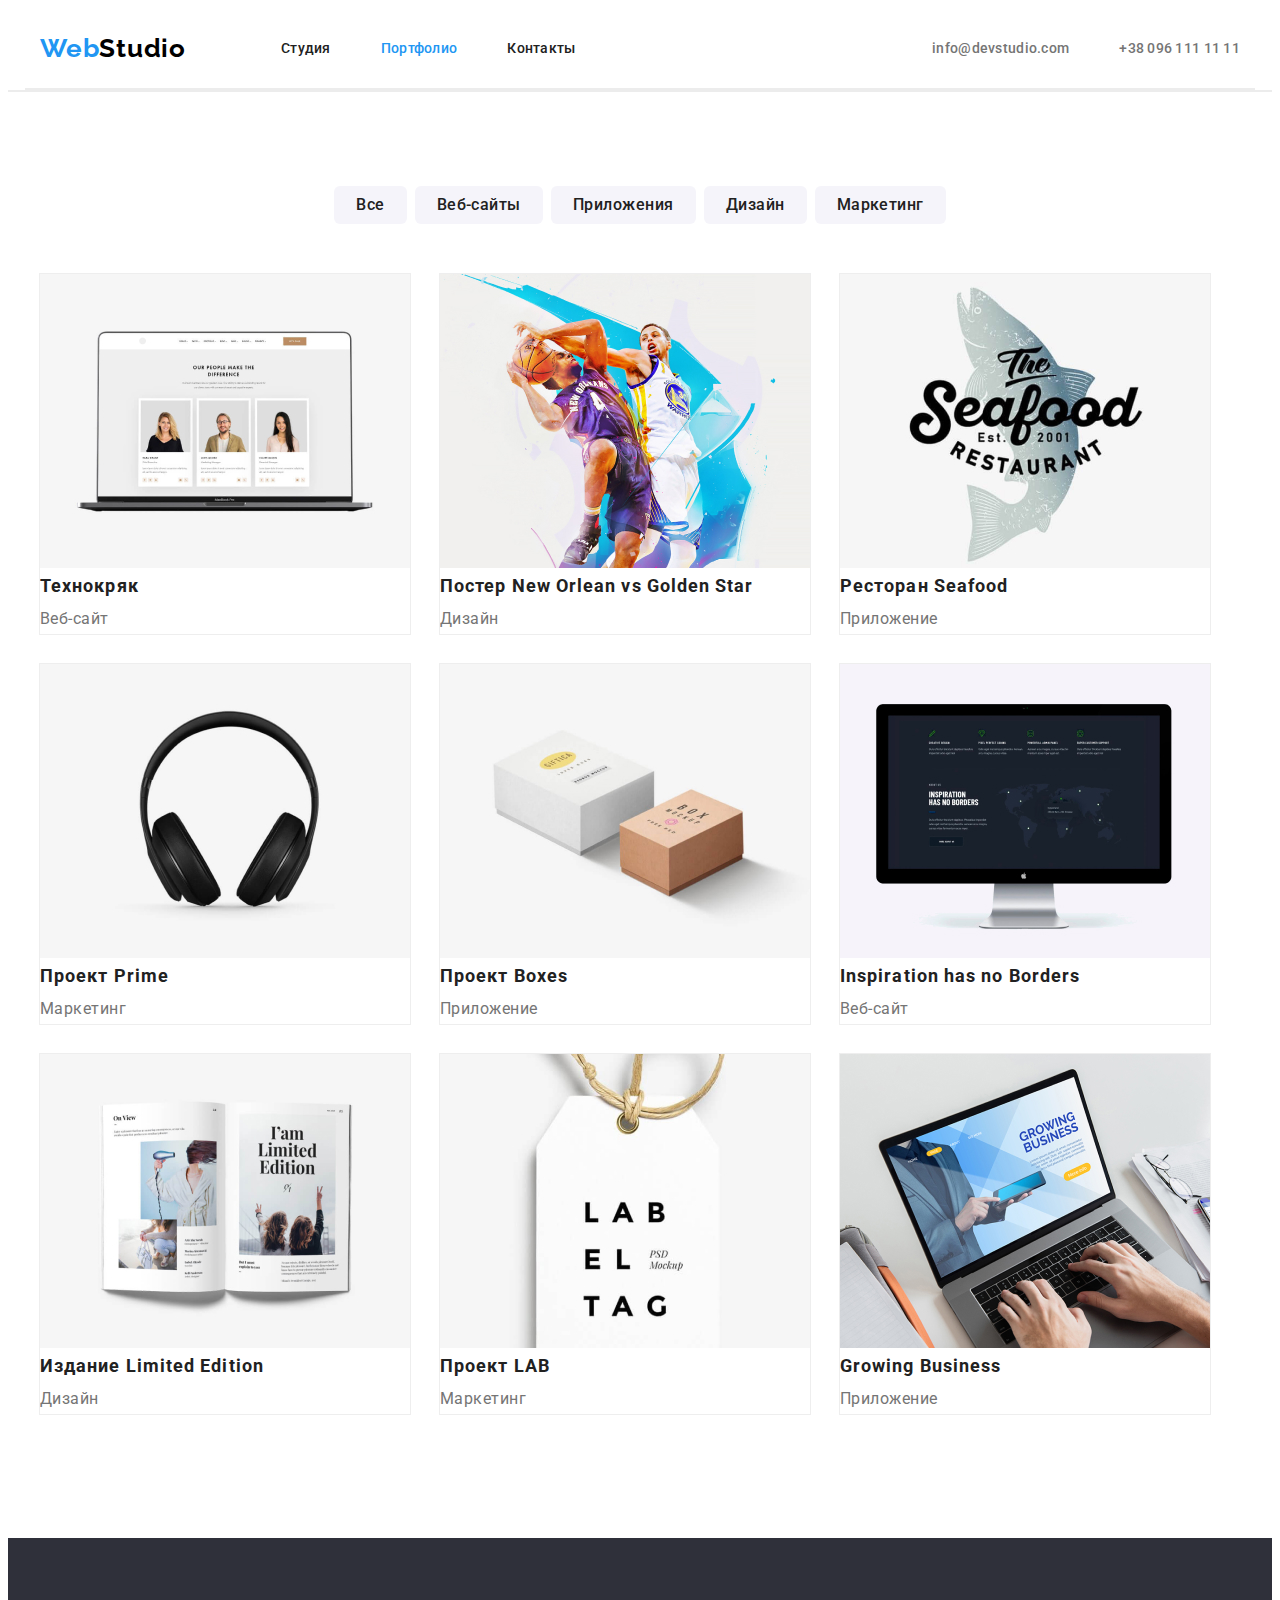
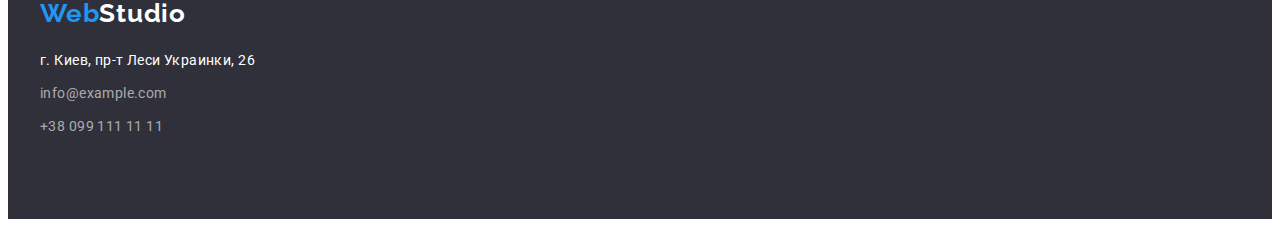
==== portfolio.html @ 76eaf266 "Иправляет ошибки после проверки" ====
<!DOCTYPE html>
<html lang="ru">
<head>
    <meta charset="UTF-8">
    <meta name="viewport" content="width=device-width, initial-scale=1.0">
    <link rel="stylesheet" href="https://cdnjs.cloudflare.com/ajax/libs/modern-normalize/1.0.0/modern-normalize.min.css" integrity="sha512-ISS7cAi1PEhQ8jnbJpJZMd29NlhNj4AWYyLOSp2CE/CsHxTCu+r+t0D2yoJudVrd0/8fTVPUVDzY5Tvli75u/g==" crossorigin="anonymous" />
    <link rel="stylesheet" href="./css/styles.css">
    <link rel="preconnect" href="https://fonts.gstatic.com">
    <link href="https://fonts.googleapis.com/css2?family=Raleway:wght@700&family=Roboto:ital,wght@0,400;0,500;0,700;1,900&display=swap" rel="stylesheet">
    <title lang="en">Portfolio</title>
</head>
<body>
    <!-- Шапка сайта -->
        <header class="header">
           <div class="header container">
            <nav class="navigation"> 
                <a href="./index.html" aria-label="логотип сайта" class="logo-link"><span lang="en" class="logo-text">Web</span><span lang="en" class="">Studio</span></a>
                <ul class="nav-list">
                    <li class="nav-list-item"><a href="./index.html" class="nav-link"><span>Студия</span></a></li>
                    <li class="nav-list-item"><a href="./portfolio.html" class="nav-link"><span class="current">Портфолио</span></a></li>
                    <li class="nav-list-item"><a href="" class="nav-link"><span>Контакты</span></a></li>
                 </ul>                            
        </nav>
        <ul class="nav-list adress">  
            <li class="nav-list-item"><a href="mailto:info@devstudio.com" lang="en" class="nav-tel"><span>info@devstudio.com</span></a></li>
            <li class="nav-list-item"><a href="tel:+380961111111" class="nav-tel"><span>+38 096 111 11 11</span></a></li>
        </ul>
           </div>
        </header>  
    <!-- Главная секция -->
   <main>
    <section class="portfolio container">
        <ul class="buttons-list">
            <li class="buttons-list-item"><button type="button" class="list-button">Все</button></li>
            <li class="buttons-list-item"><button type="button" class="list-button">Веб-сайты</button></li>
            <li class="buttons-list-item"><button type="button" class="list-button">Приложения</button></li>
            <li class="buttons-list-item"><button type="button" class="list-button">Дизайн</button></li>
            <li class="buttons-list-item"><button type="button" class="list-button">Маркетинг</button></li>
        </ul>
        <ul class="portfolio-cardlist">
            <li class="portfolio-card">
                <a href=""><img src="./images/portfoliocards/portfoliocard1.jpg" alt="Пример работы" width="370"> 
                    <h3 class="portfolio-card-title">
                        Технокряк
                    </h3>
                    <p class="portfolio-card-category">Веб-сайт</p>
                </a>
        </li>
            <li class="portfolio-card">
                <a href=""><img src="./images/portfoliocards/portfoliocard2.jpg" alt="Пример работы" width="370"> 
                    <h3 class="portfolio-card-title">
                        Постер <span lang="en">New Orlean vs Golden Star</span> 
                    </h3>
                    <p class="portfolio-card-category">Дизайн</p>
                </a>
        </li>
            <li class="portfolio-card">
               <a href="">
                <img src="./images/portfoliocards/portfoliocard3.jpg" alt="Пример работы" width="370"> 
                <h3 class="portfolio-card-title">
                    Ресторан <span lang="en">Seafood</span>
                </h3>
                <p class="portfolio-card-category">Приложение</p>
               </a>
        </li>
            <li class="portfolio-card">
               <a href="">
                <img src="./images/portfoliocards/portfoliocard4.jpg" alt="Пример работы" width="370"> 
                <h3 class="portfolio-card-title">
                    Проект <span lang="en">Prime</span>
                </h3>
                <p class="portfolio-card-category">Маркетинг</p>
               </a>
        </li>
            <li class="portfolio-card">
               <a href="">
                <img src="./images/portfoliocards/portfoliocard5.jpg" alt="Пример работы" width="370"> 
                <h3 class="portfolio-card-title">
                    Проект <span lang="en">Boxes</span>
                </h3>
                <p class="portfolio-card-category">Приложение</p>
               </a>
        </li>
            <li class="portfolio-card">
               <a href="">
                <img src="./images/portfoliocards/portfoliocard6.jpg" alt="Пример работы" width="370"> 
                <h3 class="portfolio-card-title">
                    <span lang="en">Inspiration has no Borders</span>
                </h3>
                <p class="portfolio-card-category">Веб-сайт</p>
               </a>
        </li>
            <li class="portfolio-card">
                <a href="">
                    <img src="./images/portfoliocards/portfoliocard7.jpg" alt="Пример работы" width="370"> 
            <h3 class="portfolio-card-title">
                Издание <span lang="en">Limited Edition</span>
            </h3>
            <p class="portfolio-card-category">Дизайн</p>
                </a>
        </li>
            <li class="portfolio-card">
                <a href="">
                    <img src="./images/portfoliocards/portfoliocard8.jpg" alt="Пример работы" width="370"> 
            <h3 class="portfolio-card-title">
                Проект <span lang="en">LAB</span>
            </h3>
            <p class="portfolio-card-category">Маркетинг</p>
                </a>
        </li>
            <li class="portfolio-card">
               <a href="">
                <img src="./images/portfoliocards/portfoliocard9.jpg" alt="Пример работы" width="370"> 
                <h3 class="portfolio-card-title">
                    <span lang="en">Growing Business</span>
                </h3>
                <p class="portfolio-card-category">Приложение</p>
               </a>
        </li>
        </ul>
    </section>
   </main>
    <footer class="footer">
<div class="footer container">
    <a href="/" aria-label="логотип сайта" class="logo-link"><span lang="en" class="logo-text">Web</span><span lang="en" class="text-dark-theme">Studio</span></a>
         <address>
<ul class="contacts-list">
    <li class="contacts-list-item"><a class="adress-link" href="https://goo.gl/maps/L1ehJg4MQSeb4s4E7" target="_blank" rel="noreferrer noopener">г. Киев, пр-т Леси Украинки, 26</a></li>
    <li class="contacts-list-item"><a class="mail-link" href="mailto:info@example.com">info@example.com</a></li>
    <li class="contacts-list-item"><a class="tel-link" href="tel:+380991111111">+38 099 111 11 11</a></li>
</ul>
</address>
</div>
    </footer>
</body>
</html>
---- css/styles.css ----
/*============================PROPETIES FOR ALL PAGES================*/

:root {
    --accent-color: #2196F3;
}
body{
    text-decoration-color: black;
}
h1,
h2,
h3,
h4,
h5,
h6{
    margin: 0;
}
p{margin: 0;}
a{text-decoration: none; color: black;}
ul,
ol{margin: 0;
    padding: 0;
    list-style: none;}
img{display: block;}

/*================================HEADER SECTION==================*/
.adress{margin-left: auto;}
.logo-link{
font-family: Raleway;
font-weight: bold;
font-size: 26px;
line-height: 1.192;
letter-spacing: 0.03em;
margin-right: 95px;
}
.container{
    width: 1200px;
    margin: 0 auto;
    padding-right: 15px;
    padding-left: 15px;
}

.header,
.navigation,
.nav-list
{display: flex;
align-items: center;}
.nav-list-item:not(:last-child){margin-right: 50px}
.header{min-height: 80px;
border-bottom: 2px solid #ECECEC;}


.current,
.logo-text,
.nav-link:focus, 
.nav-link:hover,
.nav-tel:focus,
.nav-tel:hover
{
    color: var(--accent-color);
}

.nav-link {
font-family: Roboto;
font-weight: 500;
font-size: 14px;
line-height: 1.143;
letter-spacing: 0.02em;
color: #212121;
}

.nav-tel{
font-family: Roboto;
font-weight: 500;
font-size: 14px;
line-height: 1.143x;
letter-spacing: 0.02em;
color: #757575;
}
/*================================HEADER SECTION END==================*/


/*=============MAIN SECTION========*/
.hero{
    background-color: #2F303A;
    display: flex;
    flex-direction: column;
    padding-top: 200px;
    padding-bottom: 200px;
    align-content: center;
    align-items: center;
    max-height: 600px; 
    min-width: 1600px;
}

.hero-title {
font-family: Roboto;
font-weight: 900;
font-size: 44px;
line-height: 1.364;
text-align: center;
letter-spacing: 0.06em;
text-transform: uppercase;
color: #FFFFFF;
max-width: 696px;
margin-bottom: 30px;  
}

.hero-button{
background-color: var(--accent-color) ;
font-family: Roboto;
font-style: normal;
font-weight: bold;
font-size: 16px;
line-height: 1.875;
align-items: center;
text-align: center;
letter-spacing: 0.06em;
color: #FFFFFF;
border: none;
border-radius: 6px;
padding-top: 10px;
padding-bottom: 10px;
max-width: 200px;
cursor: pointer;
}
/*=============END MAIN SECTION========*/

/*=============ADVANTEGES SECTION========*/
.advanteges.container{
    margin-top: 94px;
    margin-bottom: 94px;
}
.advanteges-list{
    display: flex;
}
.advanteges.section-title{display: none;
}
.advanteges-list-item:not(:last-child){margin-right: 30px}
.advanteges-title{
font-family: Roboto;
font-weight: bold;
font-size: 14px;
line-height: 1.143;
letter-spacing: 0.03em;
text-transform: uppercase;
color: #212121;
margin-bottom: 10px;
}

.advanteges-text {
font-family: Roboto;
font-size: 14px;
line-height: 1.714;
letter-spacing: 0.03em;
color: #757575;
}
/*=============END ADVANTEGES SECTION========*/


/*=============WHATWEDO SECTION========*/
.whatwedo.container{
    margin-top: 94px;
    margin-bottom: 94px;
}
.section-title {
font-family: Roboto;
font-weight: bold;
font-size: 36px;
line-height: 1.667;
text-align: center;
letter-spacing: 0.03em;
color: #212121;
margin-bottom: 50px;
}
.whatwedo-list{
    display: flex;
}
.whatwedo-list-item:not(:last-child){margin-right: 30px}
/*============= END WHATWEDO SECTION========*/

/*=============OURTEAM SECTION========*/
.ourteam{background-color: #F5F4FA;
    padding-top: 94px;
    padding-bottom: 94px;
    };
.ourteam.container{
    display: flex;
}
.ourteam-list{
    display: flex;
}
    .ourteam-list-item{background-color: white;
       /* border: solid 1px black;*/
    border-bottom-left-radius: 6px;
border-bottom-right-radius: 6px;}
.ourteam-list-item:not(:last-child){margin-right: 30px}

.ourteam-member-name{
font-family: Roboto;
font-weight: 500;
font-size: 16px;
line-height: 1.188;
text-align: center;
letter-spacing: 0.03em;
color: #212121;
margin-top: 30px;
margin-bottom: 10px;}

.ourteam-member-position {
font-family: Roboto;
font-weight: normal;
font-size: 16px;
line-height: 1.188;
text-align: center;
letter-spacing: 0.03em;
color: #757575;
}
/*============= END OURTEAM SECTION========*/

/*=============FOOTER========*/
.footer{
    background-color: #2F303A;
}
.footer.container{
    padding-top: 60px;
    padding-bottom: 60px;
    max-height: 252px;
}
.footer .contacts-list{
    margin-top: 20px;
    margin-bottom: 20px;}
.contacts-list-item:not(:last-child){margin-bottom: 9px;}


.text-dark-theme{
    color: #FFFFFF;
}

.adress-link {
font-family: Roboto;
font-weight: normal;
font-style: normal;
font-size: 14px;
line-height: 1.714;
letter-spacing: 0.03em;
color: #FFFFFF;
}

.mail-link{
font-family: Roboto;
font-weight: normal;
font-style: normal;
font-size: 14px;
line-height: 1.714;
letter-spacing: 0.03em;
color: rgba(255, 255, 255, 0.6);
}

.tel-link{
font-family: Roboto;
font-weight: normal;
font-style: normal;
font-size: 14px;
line-height: 1.714;
letter-spacing: 0.03em;
color: rgba(255, 255, 255, 0.6);
}

/*============= END FOOTER========*/

/*=======================================PORTFOLIO==========================*/
.portfolio.container{
    margin-top: 94px;
    margin-bottom: 94px;
}
.buttons-list{
    display: flex; 
    align-items: center;
    justify-content: center;
    margin-bottom: 50px;
}
.buttons-list-item:not(:last-child){margin-right: 8px}
.portfolio-cardlist{
    display: flex;
    flex-wrap: wrap;
}
.portfolio-cardlist{display: flex;}
.portfolio-card
{    /*display: block;*/
    box-sizing: border-box;
    margin-bottom: 30px;
    outline: solid 1px #EEEEEE;
}
.portfolio-card:nth-child(3n+2){margin-right: 30px;margin-left: 30px;}
.list-button{  
background: #F5F4FA;
font-family: Roboto;
font-style: normal;
font-weight: 500;
font-size: 16px;
line-height: 1.625;
text-align: center;
letter-spacing: 0.03em;
color: #212121;
border: none;
padding-left: 22px;
padding-right: 22px;
padding-top: 6px;
padding-bottom: 6px;
border-radius: 6px;
}
.list-button:hover,
.list-button:focus
{
    background:var(--accent-color);
    color: white;
    cursor: pointer;
}

.portfolio-card-title {
font-family: Roboto;
font-style: normal;
font-weight: bold;
font-size: 18px;
line-height: 2;
letter-spacing: 0.06em;
color: #212121;
}

.portfolio-card-category{
font-family: Roboto;
font-style: normal;
font-weight: normal;
font-size: 16px;
line-height: 1.875;
letter-spacing: 0.03em;
color: #757575;
}
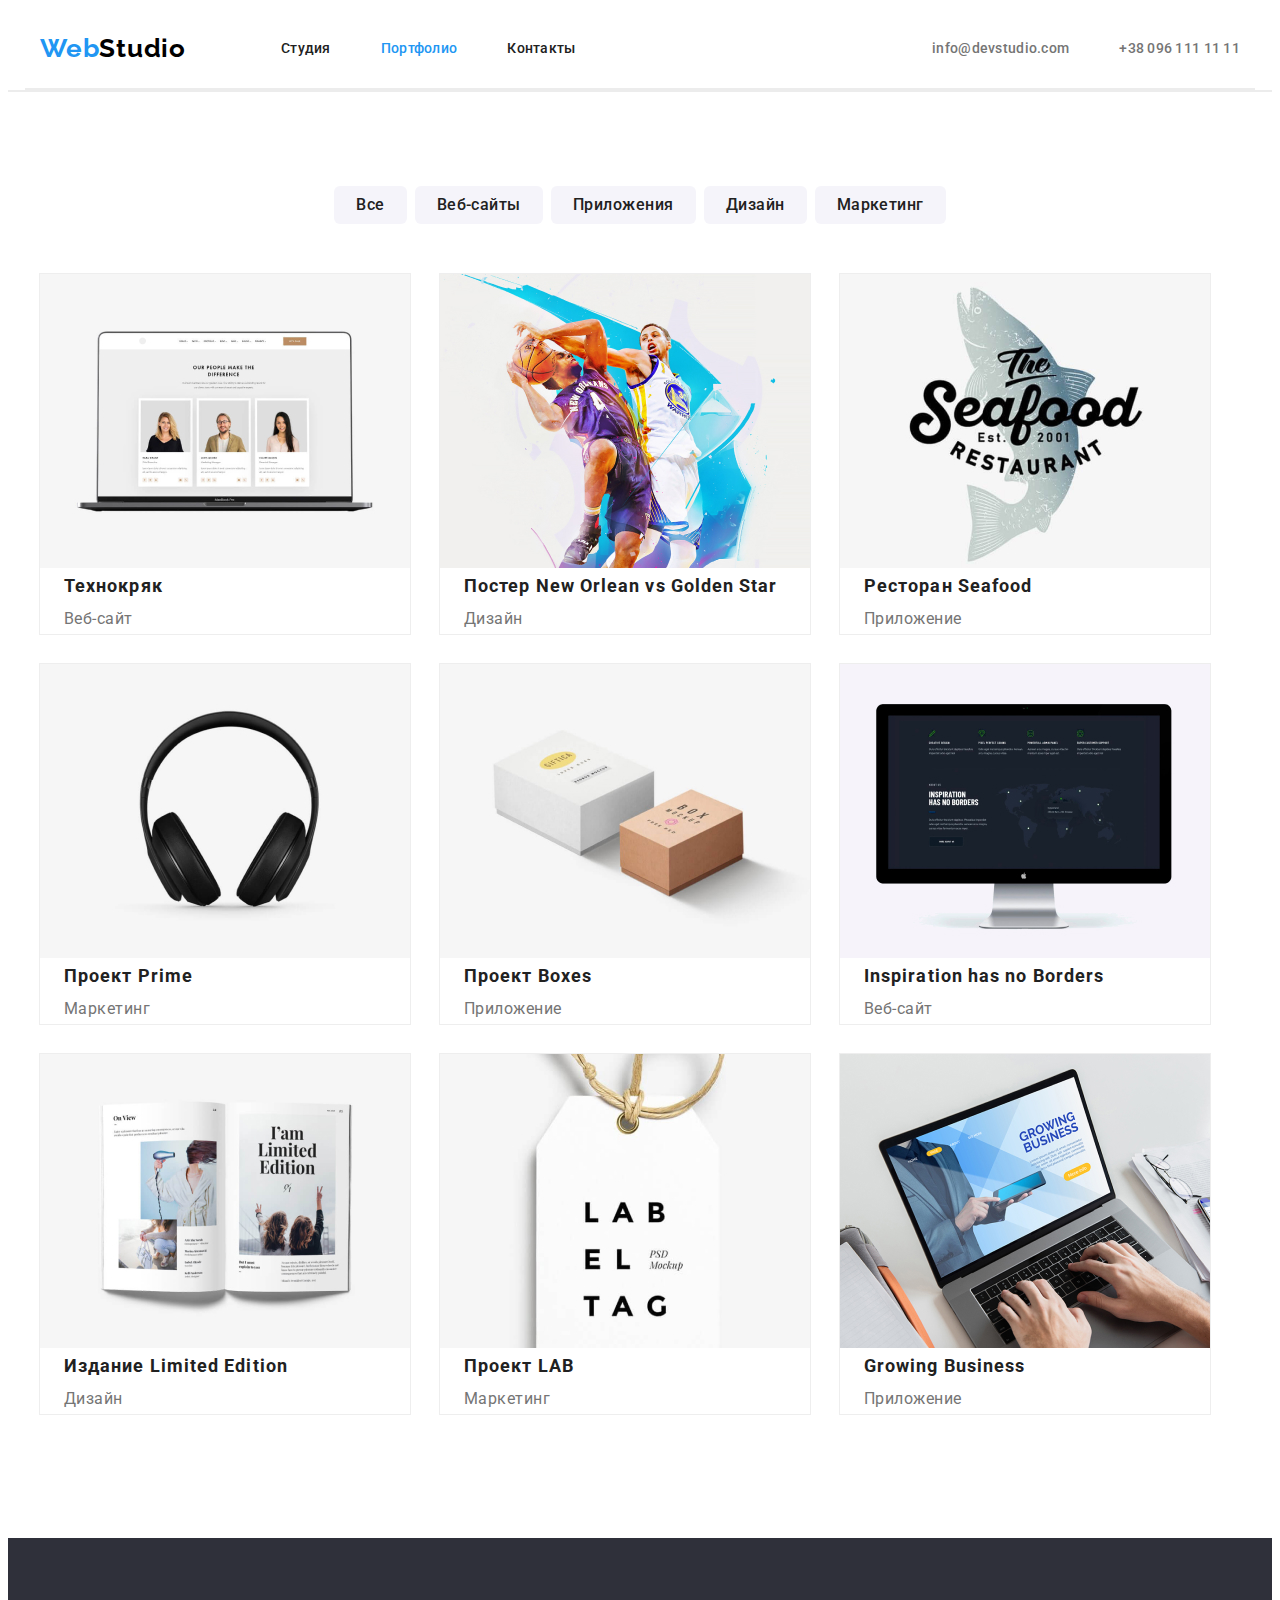
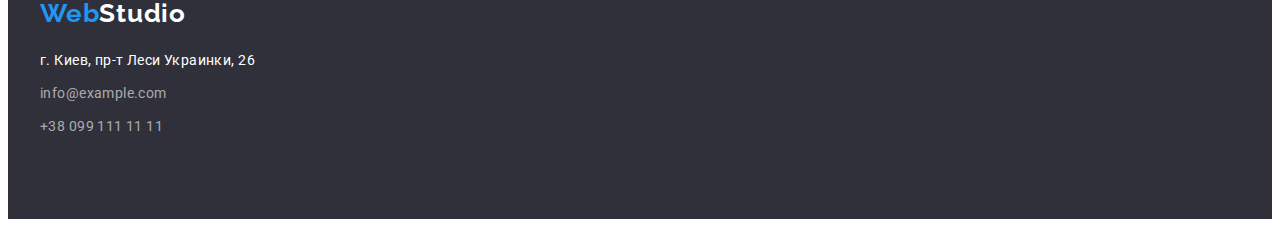
==== commit 64dd966e: "Оборачивает портфолио в контейнер" ====
--- a/portfolio.html
+++ b/portfolio.html
@@ -29,7 +29,9 @@
         </header>  
     <!-- Главная секция -->
    <main>
-    <section class="portfolio container">
+    <section class="portfolio">
+        <div class="portfolio container">
+            
         <ul class="buttons-list">
             <li class="buttons-list-item"><button type="button" class="list-button">Все</button></li>
             <li class="buttons-list-item"><button type="button" class="list-button">Веб-сайты</button></li>
@@ -118,6 +120,7 @@
                </a>
         </li>
         </ul>
+        </div>
     </section>
    </main>
     <footer class="footer">
--- a/css/styles.css
+++ b/css/styles.css
@@ -325,6 +325,7 @@
 line-height: 2;
 letter-spacing: 0.06em;
 color: #212121;
+padding-left: 24px;
 }
 
 .portfolio-card-category{
@@ -335,5 +336,6 @@
 line-height: 1.875;
 letter-spacing: 0.03em;
 color: #757575;
-}
-
+padding-left: 24px;
+}
+
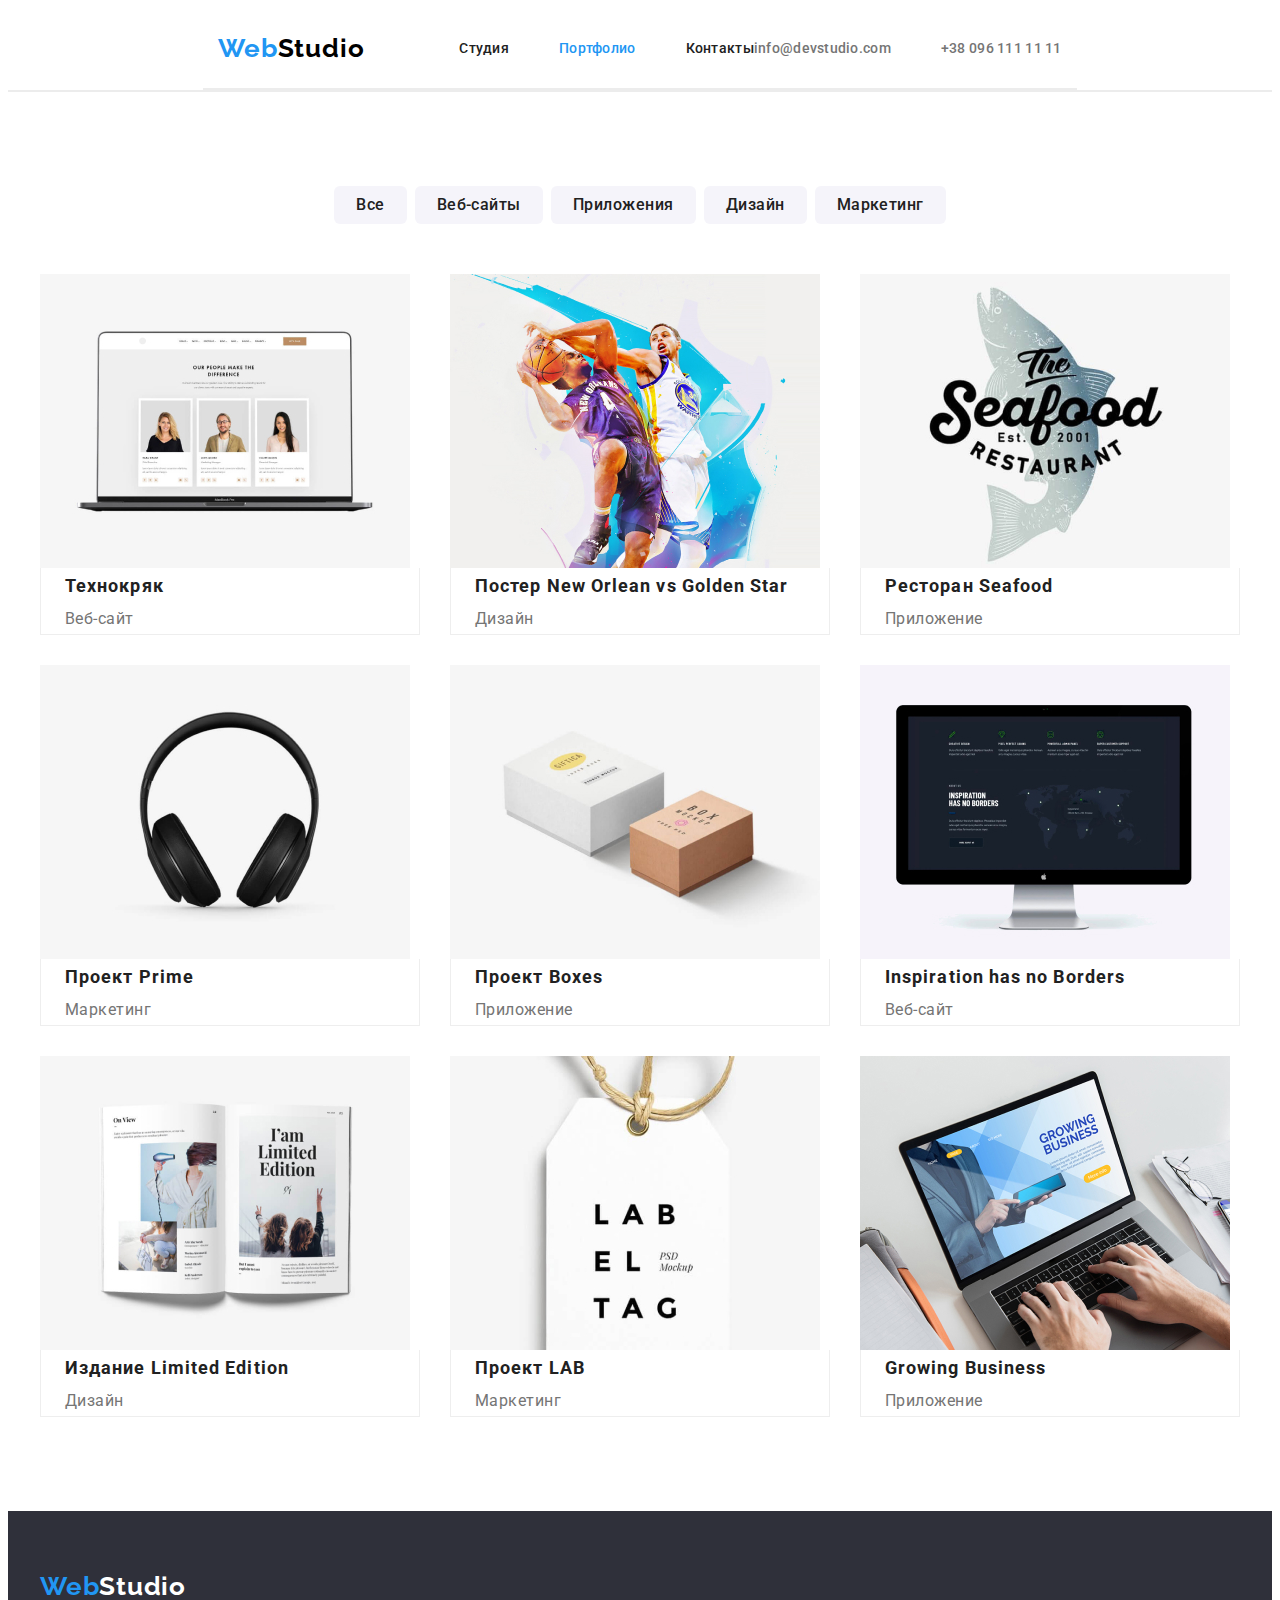
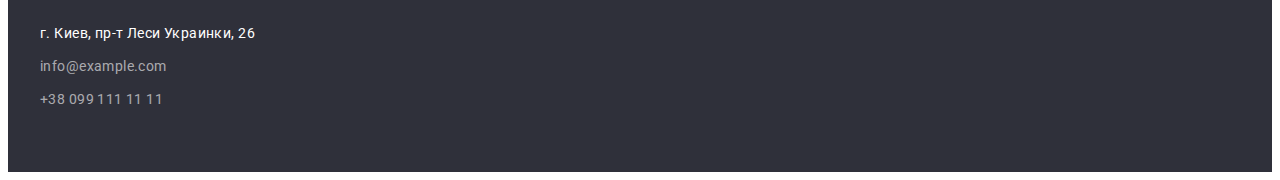
==== commit fad6117d: "Правит рамки в портфолио" ====
--- a/portfolio.html
+++ b/portfolio.html
@@ -42,81 +42,99 @@
         <ul class="portfolio-cardlist">
             <li class="portfolio-card">
                 <a href=""><img src="./images/portfoliocards/portfoliocard1.jpg" alt="Пример работы" width="370"> 
+                   <div class="portfolio-card-text">
                     <h3 class="portfolio-card-title">
                         Технокряк
                     </h3>
                     <p class="portfolio-card-category">Веб-сайт</p>
+                   </div>
                 </a>
         </li>
             <li class="portfolio-card">
                 <a href=""><img src="./images/portfoliocards/portfoliocard2.jpg" alt="Пример работы" width="370"> 
+                   <div class="portfolio-card-text">
                     <h3 class="portfolio-card-title">
                         Постер <span lang="en">New Orlean vs Golden Star</span> 
                     </h3>
                     <p class="portfolio-card-category">Дизайн</p>
+                   </div>
                 </a>
         </li>
             <li class="portfolio-card">
                <a href="">
                 <img src="./images/portfoliocards/portfoliocard3.jpg" alt="Пример работы" width="370"> 
-                <h3 class="portfolio-card-title">
-                    Ресторан <span lang="en">Seafood</span>
-                </h3>
-                <p class="portfolio-card-category">Приложение</p>
+                <div class="portfolio-card-text">
+                    <h3 class="portfolio-card-title">
+                        Ресторан <span lang="en">Seafood</span>
+                    </h3>
+                    <p class="portfolio-card-category">Приложение</p>
+                </div>
                </a>
         </li>
             <li class="portfolio-card">
                <a href="">
                 <img src="./images/portfoliocards/portfoliocard4.jpg" alt="Пример работы" width="370"> 
+               <div class="portfolio-card-text">
                 <h3 class="portfolio-card-title">
                     Проект <span lang="en">Prime</span>
                 </h3>
                 <p class="portfolio-card-category">Маркетинг</p>
+               </div>
                </a>
         </li>
             <li class="portfolio-card">
                <a href="">
                 <img src="./images/portfoliocards/portfoliocard5.jpg" alt="Пример работы" width="370"> 
+               <div class="portfolio-card-text">
                 <h3 class="portfolio-card-title">
                     Проект <span lang="en">Boxes</span>
                 </h3>
                 <p class="portfolio-card-category">Приложение</p>
+               </div>
                </a>
         </li>
             <li class="portfolio-card">
                <a href="">
                 <img src="./images/portfoliocards/portfoliocard6.jpg" alt="Пример работы" width="370"> 
+               <div class="portfolio-card-text">
                 <h3 class="portfolio-card-title">
                     <span lang="en">Inspiration has no Borders</span>
                 </h3>
                 <p class="portfolio-card-category">Веб-сайт</p>
+               </div>
                </a>
         </li>
             <li class="portfolio-card">
                 <a href="">
                     <img src="./images/portfoliocards/portfoliocard7.jpg" alt="Пример работы" width="370"> 
+           <div class="portfolio-card-text">
             <h3 class="portfolio-card-title">
                 Издание <span lang="en">Limited Edition</span>
             </h3>
             <p class="portfolio-card-category">Дизайн</p>
+           </div>
                 </a>
         </li>
             <li class="portfolio-card">
                 <a href="">
                     <img src="./images/portfoliocards/portfoliocard8.jpg" alt="Пример работы" width="370"> 
-            <h3 class="portfolio-card-title">
-                Проект <span lang="en">LAB</span>
-            </h3>
-            <p class="portfolio-card-category">Маркетинг</p>
+            <div class="portfolio-card-text">
+                <h3 class="portfolio-card-title">
+                    Проект <span lang="en">LAB</span>
+                </h3>
+                <p class="portfolio-card-category">Маркетинг</p>
+            </div>
                 </a>
         </li>
             <li class="portfolio-card">
                <a href="">
                 <img src="./images/portfoliocards/portfoliocard9.jpg" alt="Пример работы" width="370"> 
-                <h3 class="portfolio-card-title">
-                    <span lang="en">Growing Business</span>
-                </h3>
-                <p class="portfolio-card-category">Приложение</p>
+                <div class="portfolio-card-text">
+                    <h3 class="portfolio-card-title">
+                        <span lang="en">Growing Business</span>
+                    </h3>
+                    <p class="portfolio-card-category">Приложение</p>
+                </div>
                </a>
         </li>
         </ul>
--- a/css/styles.css
+++ b/css/styles.css
@@ -33,7 +33,7 @@
 margin-right: 95px;
 }
 .container{
-    width: 1200px;
+    max-width: 1200px;
     margin: 0 auto;
     padding-right: 15px;
     padding-left: 15px;
@@ -89,7 +89,8 @@
     align-content: center;
     align-items: center;
     max-height: 600px; 
-    min-width: 1600px;
+    max-width: 1600px;
+    margin: 0 auto;
 }
 
 .hero-title {
@@ -120,7 +121,9 @@
 border-radius: 6px;
 padding-top: 10px;
 padding-bottom: 10px;
-max-width: 200px;
+padding-left: 32px;
+padding-right: 32px;
+min-width: 200px;
 cursor: pointer;
 }
 /*=============END MAIN SECTION========*/
@@ -128,7 +131,6 @@
 /*=============ADVANTEGES SECTION========*/
 .advanteges.container{
     margin-top: 94px;
-    margin-bottom: 94px;
 }
 .advanteges-list{
     display: flex;
@@ -160,7 +162,6 @@
 /*=============WHATWEDO SECTION========*/
 .whatwedo.container{
     margin-top: 94px;
-    margin-bottom: 94px;
 }
 .section-title {
 font-family: Roboto;
@@ -174,25 +175,34 @@
 }
 .whatwedo-list{
     display: flex;
+    align-items: center;
+    justify-content: center;
 }
 .whatwedo-list-item:not(:last-child){margin-right: 30px}
 /*============= END WHATWEDO SECTION========*/
 
 /*=============OURTEAM SECTION========*/
-.ourteam{background-color: #F5F4FA;
+.ourteam-section
+    {
+background-color: #F5F4FA;
     padding-top: 94px;
-    padding-bottom: 94px;
-    };
-.ourteam.container{
-    display: flex;
+    padding-bottom: 94px
+        };
+.ourteam .container{
+    display: flex; 
 }
 .ourteam-list{
     display: flex;
-}
-    .ourteam-list-item{background-color: white;
-       /* border: solid 1px black;*/
+    align-items: center;
+    justify-content: center;
+}
+.ourteam-list-item{
+    display: block;
+    background-color: #FFFFFF;
     border-bottom-left-radius: 6px;
-border-bottom-right-radius: 6px;}
+    border-bottom-right-radius: 6px;
+padding-bottom: 30px;}
+     
 .ourteam-list-item:not(:last-child){margin-right: 30px}
 
 .ourteam-member-name{
@@ -228,7 +238,8 @@
 }
 .footer .contacts-list{
     margin-top: 20px;
-    margin-bottom: 20px;}
+   }
+
 .contacts-list-item:not(:last-child){margin-bottom: 9px;}
 
 
@@ -271,27 +282,33 @@
 /*=======================================PORTFOLIO==========================*/
 .portfolio.container{
     margin-top: 94px;
-    margin-bottom: 94px;
+    margin-bottom: 94px
 }
 .buttons-list{
     display: flex; 
     align-items: center;
     justify-content: center;
     margin-bottom: 50px;
+    
 }
 .buttons-list-item:not(:last-child){margin-right: 8px}
 .portfolio-cardlist{
     display: flex;
     flex-wrap: wrap;
-}
-.portfolio-cardlist{display: flex;}
-.portfolio-card
-{    /*display: block;*/
-    box-sizing: border-box;
-    margin-bottom: 30px;
-    outline: solid 1px #EEEEEE;
-}
-.portfolio-card:nth-child(3n+2){margin-right: 30px;margin-left: 30px;}
+    margin-left: -30px;
+    margin-top: -30px;
+}
+.portfolio-card{
+    margin-left: 30px;
+    margin-top: 30px;
+    flex-basis: calc(100% / 3 - 30px);
+}
+.portfolio-card-text{
+    border-left: 1px solid #EEEEEE;
+    border-right: 1px solid #EEEEEE;
+    border-bottom: 1px solid #EEEEEE;
+}
+
 .list-button{  
 background: #F5F4FA;
 font-family: Roboto;
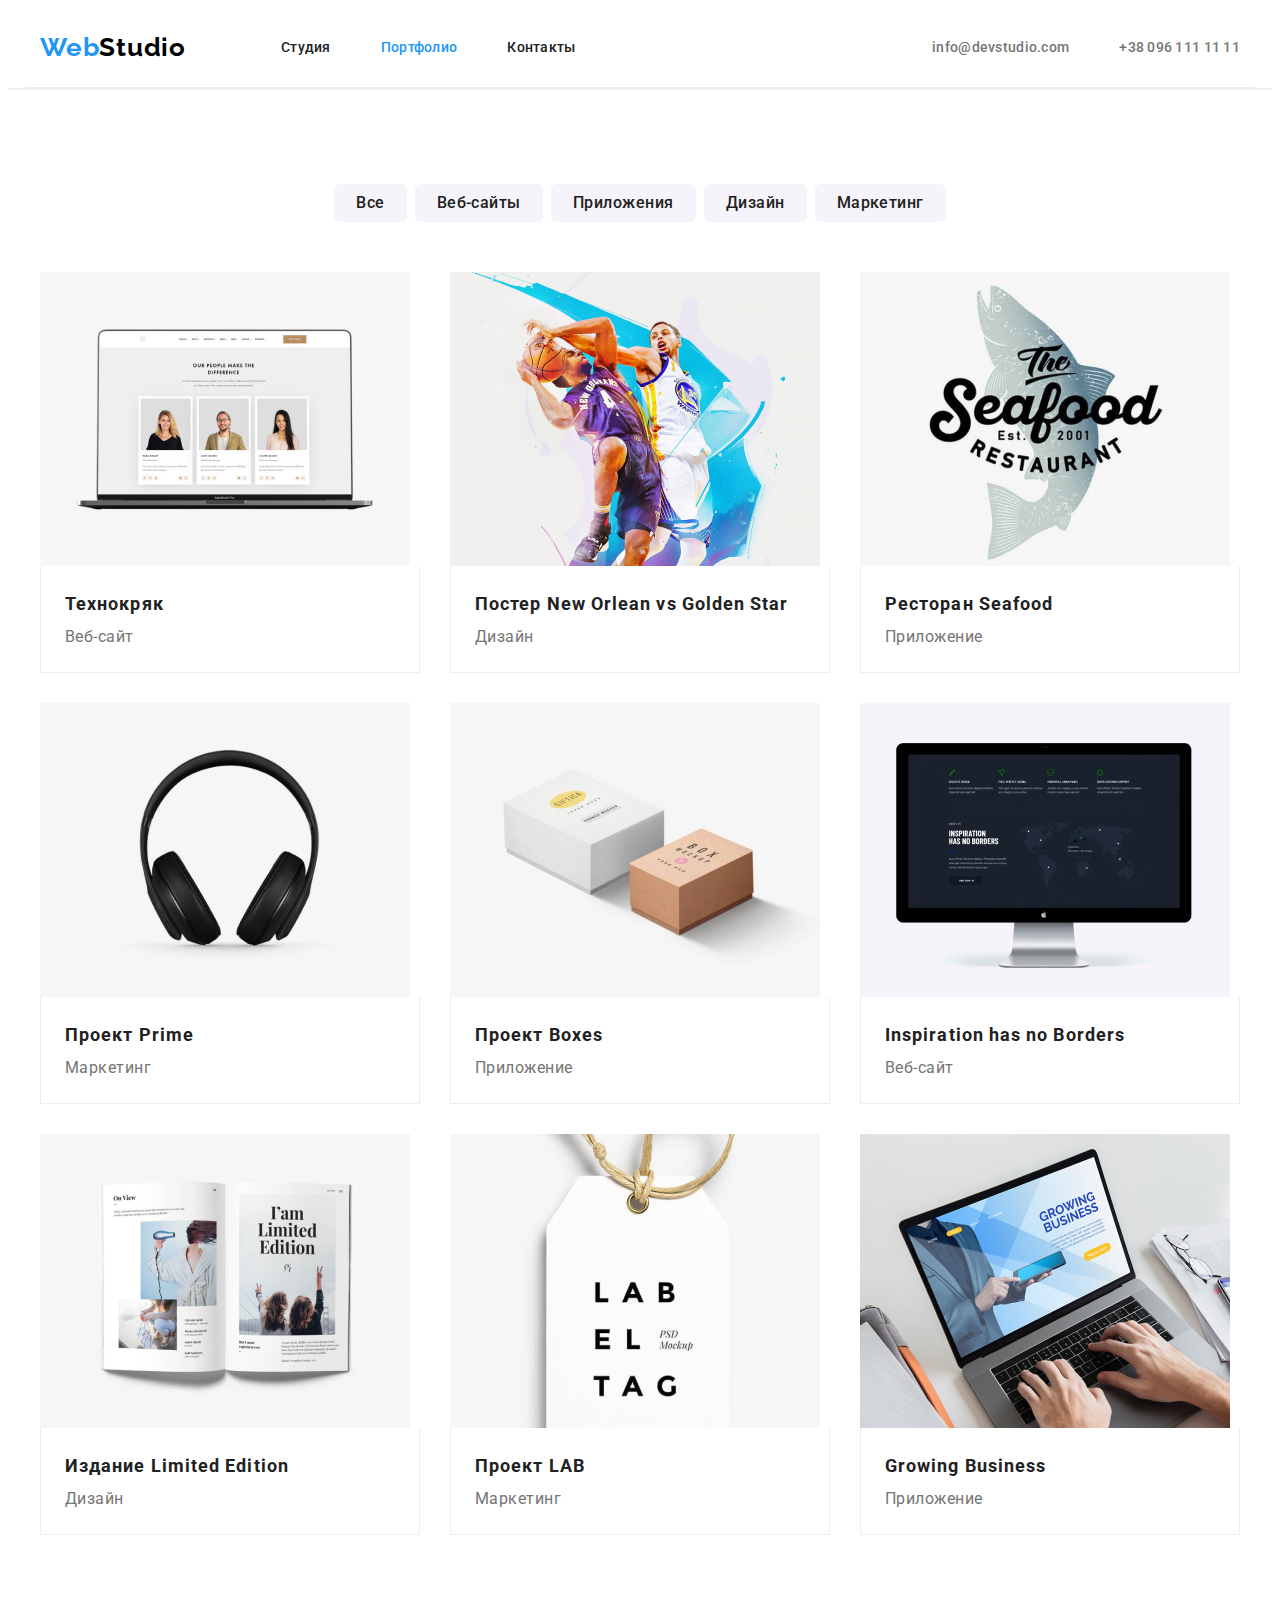
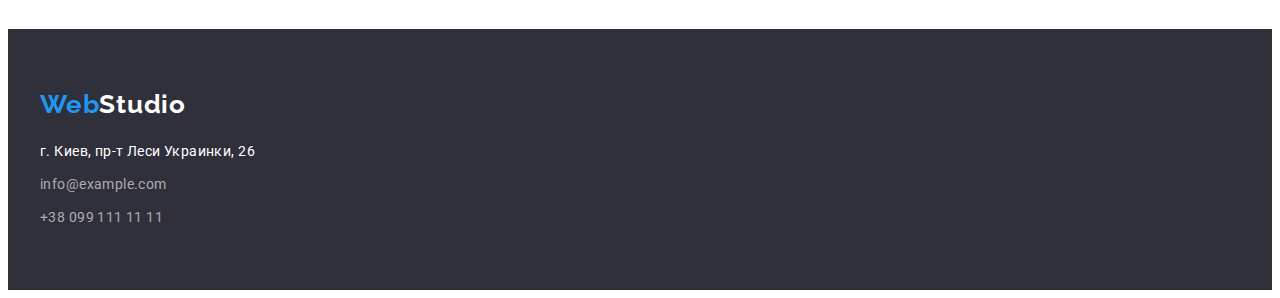
==== commit 1c11cdfe: "Правит отступі секций, карточки и хедер" ====
--- a/portfolio.html
+++ b/portfolio.html
@@ -23,7 +23,7 @@
         </nav>
         <ul class="nav-list adress">  
             <li class="nav-list-item"><a href="mailto:info@devstudio.com" lang="en" class="nav-tel"><span>info@devstudio.com</span></a></li>
-            <li class="nav-list-item"><a href="tel:+380961111111" class="nav-tel"><span>+38 096 111 11 11</span></a></li>
+            <li class="nav-list-item"><a href="tel:+380961111111" class="nav-tel"><span class="telephone">+38 096 111 11 11</span></a></li>
         </ul>
            </div>
         </header>  
--- a/css/styles.css
+++ b/css/styles.css
@@ -43,12 +43,20 @@
 .navigation,
 .nav-list
 {display: flex;
-align-items: center;}
+align-items: center;
+flex-basis: 1200px;}
 .nav-list-item:not(:last-child){margin-right: 50px}
-.header{min-height: 80px;
+.header{height: 80px;
 border-bottom: 2px solid #ECECEC;}
-
-
+.nav-list.adress{
+    flex-basis: content;
+justify-content: flex-end;
+}
+.telephone{
+    display: block;
+    width: max-content;
+    height: max-content;
+}
 .current,
 .logo-text,
 .nav-link:focus, 
@@ -186,7 +194,8 @@
     {
 background-color: #F5F4FA;
     padding-top: 94px;
-    padding-bottom: 94px
+    padding-bottom: 94px;
+    margin-top: 94px;
         };
 .ourteam .container{
     display: flex; 
@@ -304,6 +313,11 @@
     flex-basis: calc(100% / 3 - 30px);
 }
 .portfolio-card-text{
+    display: block;
+    padding-top: 20px;
+    padding-bottom: 20px;
+    padding-right: 24px;
+    padding-left: 24px;
     border-left: 1px solid #EEEEEE;
     border-right: 1px solid #EEEEEE;
     border-bottom: 1px solid #EEEEEE;
@@ -342,7 +356,6 @@
 line-height: 2;
 letter-spacing: 0.06em;
 color: #212121;
-padding-left: 24px;
 }
 
 .portfolio-card-category{
@@ -353,6 +366,6 @@
 line-height: 1.875;
 letter-spacing: 0.03em;
 color: #757575;
-padding-left: 24px;
-}
-
+
+}
+
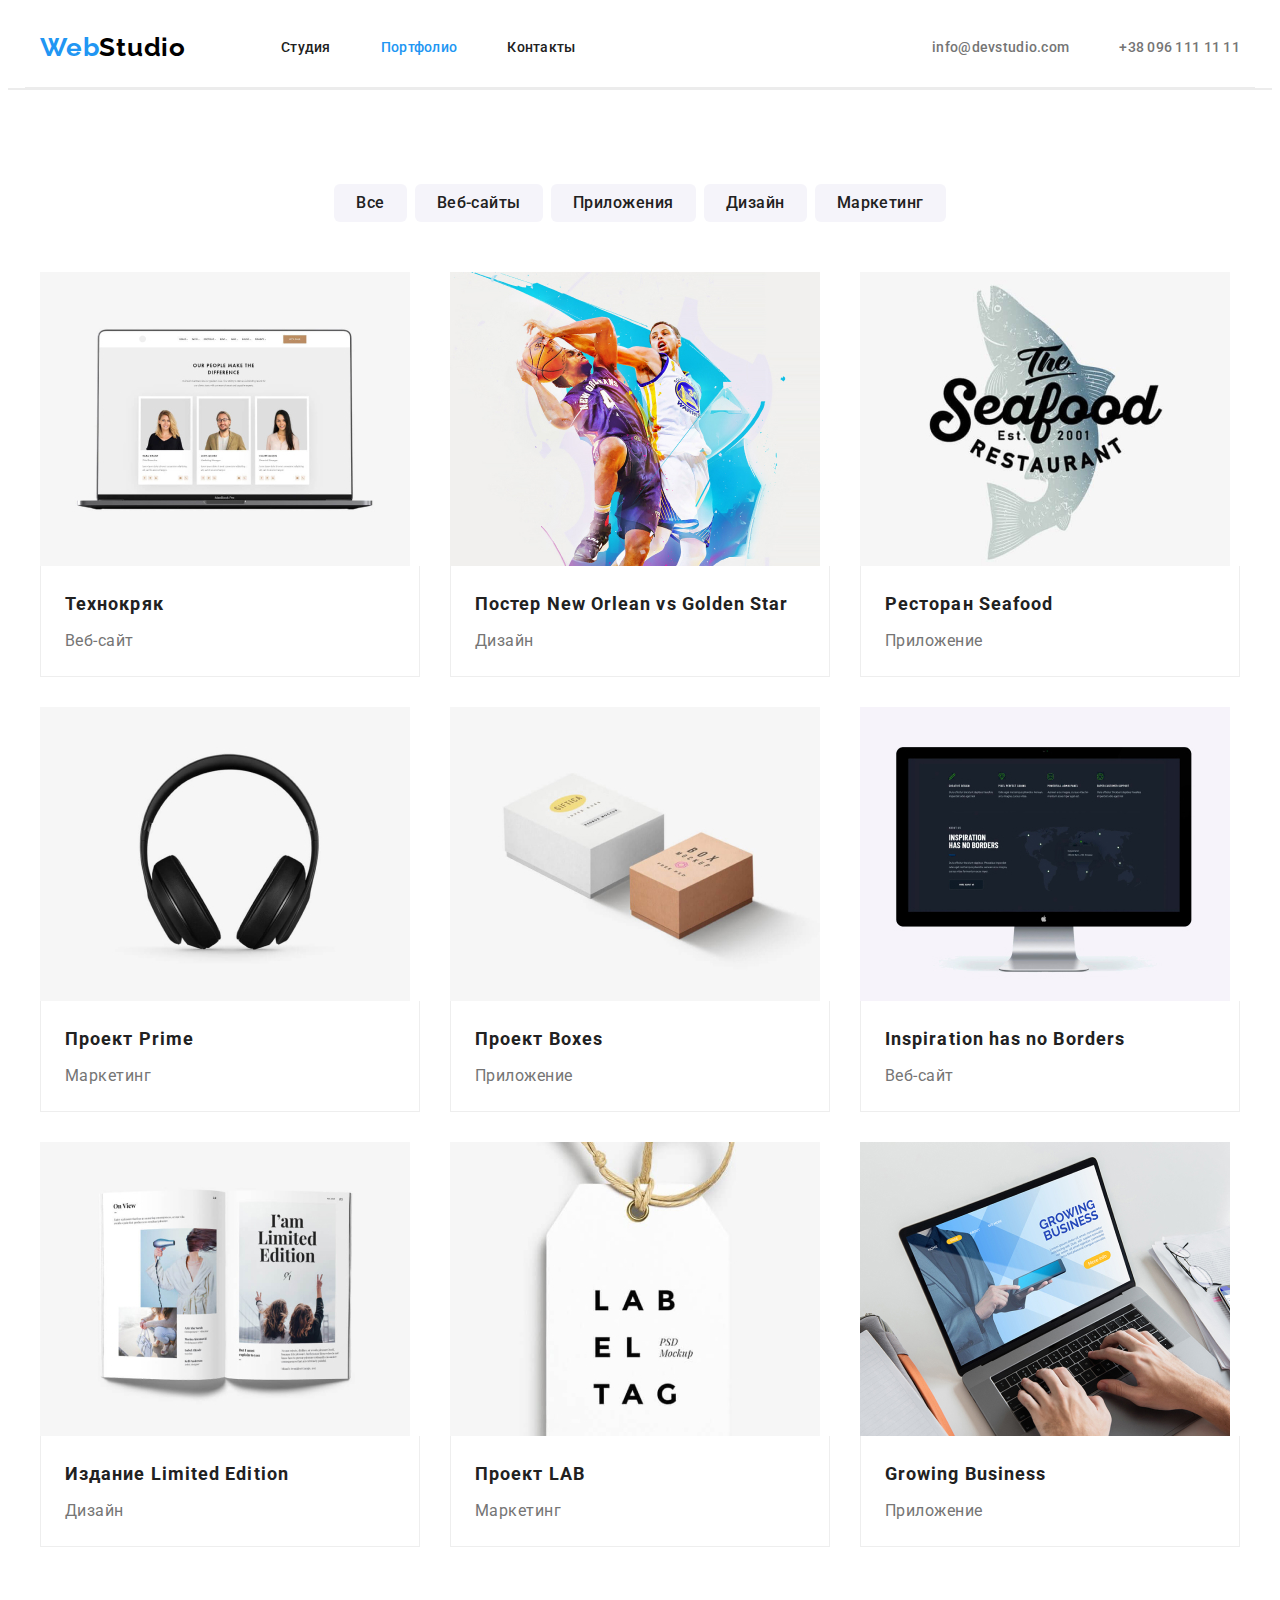
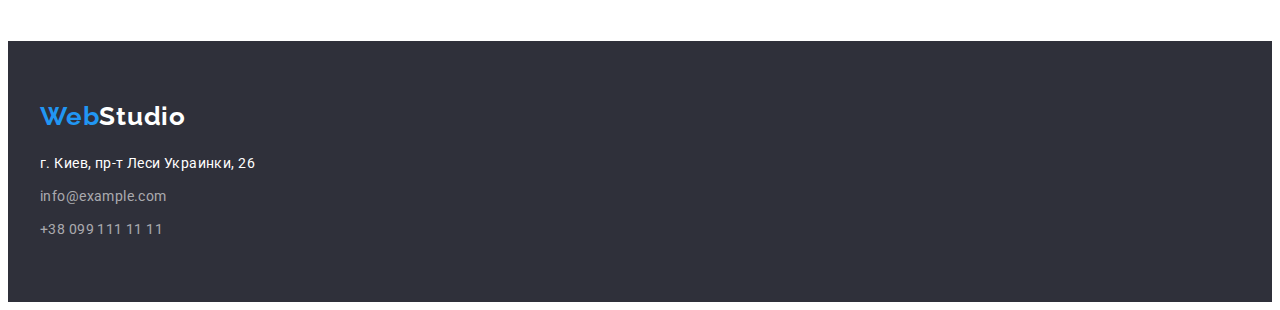
==== commit 410b15c1: "Прафит список контактов футера в портфолио" ====
--- a/portfolio.html
+++ b/portfolio.html
@@ -142,10 +142,10 @@
     </section>
    </main>
     <footer class="footer">
-<div class="footer container">
-    <a href="/" aria-label="логотип сайта" class="logo-link"><span lang="en" class="logo-text">Web</span><span lang="en" class="text-dark-theme">Studio</span></a>
-         <address>
-<ul class="contacts-list">
+<div class="footer, container">
+    <a href="./" aria-label="логотип сайта" class="logo-link"><span lang="en" class="logo-text">Web</span><span lang="en" class="text-dark-theme">Studio</span></a>
+         <address class="contacts-list">
+<ul >
     <li class="contacts-list-item"><a class="adress-link" href="https://goo.gl/maps/L1ehJg4MQSeb4s4E7" target="_blank" rel="noreferrer noopener">г. Киев, пр-т Леси Украинки, 26</a></li>
     <li class="contacts-list-item"><a class="mail-link" href="mailto:info@example.com">info@example.com</a></li>
     <li class="contacts-list-item"><a class="tel-link" href="tel:+380991111111">+38 099 111 11 11</a></li>
--- a/css/styles.css
+++ b/css/styles.css
@@ -1,371 +1,394 @@
 /*============================PROPETIES FOR ALL PAGES================*/
 
 :root {
-    --accent-color: #2196F3;
-}
-body{
-    text-decoration-color: black;
+  --accent-color: #2196f3;
+}
+body {
+  text-decoration-color: black;
 }
 h1,
 h2,
 h3,
 h4,
 h5,
-h6{
-    margin: 0;
-}
-p{margin: 0;}
-a{text-decoration: none; color: black;}
+h6 {
+  margin: 0;
+}
+p {
+  margin: 0;
+}
+a {
+  text-decoration: none;
+  color: black;
+}
 ul,
-ol{margin: 0;
-    padding: 0;
-    list-style: none;}
-img{display: block;}
+ol {
+  margin: 0;
+  padding: 0;
+  list-style: none;
+}
+img {
+  display: block;
+}
 
 /*================================HEADER SECTION==================*/
-.adress{margin-left: auto;}
-.logo-link{
-font-family: Raleway;
-font-weight: bold;
-font-size: 26px;
-line-height: 1.192;
-letter-spacing: 0.03em;
-margin-right: 95px;
-}
-.container{
-    max-width: 1200px;
-    margin: 0 auto;
-    padding-right: 15px;
-    padding-left: 15px;
+.adress {
+  margin-left: auto;
+}
+.logo-link {
+  font-family: Raleway;
+  font-weight: bold;
+  font-size: 26px;
+  line-height: 1.192;
+  letter-spacing: 0.03em;
+  margin-right: 95px;
+}
+.container {
+  max-width: 1200px;
+  margin: 0 auto;
+  padding-right: 15px;
+  padding-left: 15px;
 }
 
 .header,
 .navigation,
-.nav-list
-{display: flex;
-align-items: center;
-flex-basis: 1200px;}
-.nav-list-item:not(:last-child){margin-right: 50px}
-.header{height: 80px;
-border-bottom: 2px solid #ECECEC;}
-.nav-list.adress{
-    flex-basis: content;
-justify-content: flex-end;
-}
-.telephone{
-    display: block;
-    width: max-content;
-    height: max-content;
+.nav-list {
+  display: flex;
+  align-items: center;
+  flex-basis: 1200px;
+}
+.nav-list-item:not(:last-child) {
+  margin-right: 50px;
+}
+.header {
+  height: 80px;
+  border-bottom: 2px solid #ececec;
+}
+.nav-list.adress {
+  flex-basis: content;
+  /*justify-content: flex-end;*/
+  margin-left: 331px;
+}
+.telephone {
+  display: block;
+  width: max-content;
+  height: max-content;
 }
 .current,
 .logo-text,
-.nav-link:focus, 
+.nav-link:focus,
 .nav-link:hover,
 .nav-tel:focus,
-.nav-tel:hover
-{
-    color: var(--accent-color);
+.nav-tel:hover {
+  color: var(--accent-color);
 }
 
 .nav-link {
-font-family: Roboto;
-font-weight: 500;
-font-size: 14px;
-line-height: 1.143;
-letter-spacing: 0.02em;
-color: #212121;
-}
-
-.nav-tel{
-font-family: Roboto;
-font-weight: 500;
-font-size: 14px;
-line-height: 1.143x;
-letter-spacing: 0.02em;
-color: #757575;
+  font-family: Roboto;
+  font-weight: 500;
+  font-size: 14px;
+  line-height: 1.143;
+  letter-spacing: 0.02em;
+  color: #212121;
+}
+
+.nav-tel {
+  font-family: Roboto;
+  font-weight: 500;
+  font-size: 14px;
+  line-height: 1.143x;
+  letter-spacing: 0.02em;
+  color: #757575;
 }
 /*================================HEADER SECTION END==================*/
 
-
 /*=============MAIN SECTION========*/
-.hero{
-    background-color: #2F303A;
-    display: flex;
-    flex-direction: column;
-    padding-top: 200px;
-    padding-bottom: 200px;
-    align-content: center;
-    align-items: center;
-    max-height: 600px; 
-    max-width: 1600px;
-    margin: 0 auto;
+.hero {
+  background-color: #2f303a;
+  display: flex;
+  flex-direction: column;
+  padding-top: 200px;
+  padding-bottom: 200px;
+  align-content: center;
+  align-items: center;
+  max-height: 600px;
+  max-width: 1600px;
+  margin: 0 auto;
 }
 
 .hero-title {
-font-family: Roboto;
-font-weight: 900;
-font-size: 44px;
-line-height: 1.364;
-text-align: center;
-letter-spacing: 0.06em;
-text-transform: uppercase;
-color: #FFFFFF;
-max-width: 696px;
-margin-bottom: 30px;  
-}
-
-.hero-button{
-background-color: var(--accent-color) ;
-font-family: Roboto;
-font-style: normal;
-font-weight: bold;
-font-size: 16px;
-line-height: 1.875;
-align-items: center;
-text-align: center;
-letter-spacing: 0.06em;
-color: #FFFFFF;
-border: none;
-border-radius: 6px;
-padding-top: 10px;
-padding-bottom: 10px;
-padding-left: 32px;
-padding-right: 32px;
-min-width: 200px;
-cursor: pointer;
+  font-family: Roboto;
+  font-weight: 900;
+  font-size: 44px;
+  line-height: 1.364;
+  text-align: center;
+  letter-spacing: 0.06em;
+  text-transform: uppercase;
+  color: #ffffff;
+  max-width: 696px;
+  margin-bottom: 30px;
+}
+
+.hero-button {
+  background-color: var(--accent-color);
+  font-family: Roboto;
+  font-style: normal;
+  font-weight: bold;
+  font-size: 16px;
+  line-height: 1.875;
+  align-items: center;
+  text-align: center;
+  letter-spacing: 0.06em;
+  color: #ffffff;
+  border: none;
+  border-radius: 6px;
+  padding-top: 10px;
+  padding-bottom: 10px;
+  padding-left: 32px;
+  padding-right: 32px;
+  min-width: 200px;
+  cursor: pointer;
 }
 /*=============END MAIN SECTION========*/
 
 /*=============ADVANTEGES SECTION========*/
-.advanteges.container{
-    margin-top: 94px;
-}
-.advanteges-list{
-    display: flex;
-}
-.advanteges.section-title{display: none;
-}
-.advanteges-list-item:not(:last-child){margin-right: 30px}
-.advanteges-title{
-font-family: Roboto;
-font-weight: bold;
-font-size: 14px;
-line-height: 1.143;
-letter-spacing: 0.03em;
-text-transform: uppercase;
-color: #212121;
-margin-bottom: 10px;
+.advanteges.container {
+  /*margin-top: 94px;*/
+  padding-top: 94px;
+}
+.advanteges-list {
+  display: flex;
+}
+.advanteges.section-title {
+  display: none;
+}
+.advanteges-list-item:not(:last-child) {
+  margin-right: 30px;
+}
+.advanteges-title {
+  font-family: Roboto;
+  font-weight: bold;
+  font-size: 14px;
+  line-height: 1.143;
+  letter-spacing: 0.03em;
+  text-transform: uppercase;
+  color: #212121;
+  margin-bottom: 10px;
 }
 
 .advanteges-text {
-font-family: Roboto;
-font-size: 14px;
-line-height: 1.714;
-letter-spacing: 0.03em;
-color: #757575;
+  font-family: Roboto;
+  font-size: 14px;
+  line-height: 1.714;
+  letter-spacing: 0.03em;
+  color: #757575;
 }
 /*=============END ADVANTEGES SECTION========*/
 
-
 /*=============WHATWEDO SECTION========*/
-.whatwedo.container{
-    margin-top: 94px;
+.whatwedo.container {
+  padding-top: 94px;
+  padding-bottom: 94px;
 }
 .section-title {
-font-family: Roboto;
-font-weight: bold;
-font-size: 36px;
-line-height: 1.667;
-text-align: center;
-letter-spacing: 0.03em;
-color: #212121;
-margin-bottom: 50px;
-}
-.whatwedo-list{
-    display: flex;
-    align-items: center;
-    justify-content: center;
-}
-.whatwedo-list-item:not(:last-child){margin-right: 30px}
+  font-family: Roboto;
+  font-weight: bold;
+  font-size: 36px;
+  line-height: 1.667;
+  text-align: center;
+  letter-spacing: 0.03em;
+  color: #212121;
+  margin-bottom: 50px;
+}
+.whatwedo-list {
+  display: flex;
+  align-items: center;
+  justify-content: center;
+}
+.whatwedo-list-item:not(:last-child) {
+  margin-right: 30px;
+}
 /*============= END WHATWEDO SECTION========*/
 
 /*=============OURTEAM SECTION========*/
-.ourteam-section
-    {
-background-color: #F5F4FA;
-    padding-top: 94px;
-    padding-bottom: 94px;
-    margin-top: 94px;
-        };
-.ourteam .container{
-    display: flex; 
-}
-.ourteam-list{
-    display: flex;
-    align-items: center;
-    justify-content: center;
-}
-.ourteam-list-item{
-    display: block;
-    background-color: #FFFFFF;
-    border-bottom-left-radius: 6px;
-    border-bottom-right-radius: 6px;
-padding-bottom: 30px;}
-     
-.ourteam-list-item:not(:last-child){margin-right: 30px}
-
-.ourteam-member-name{
-font-family: Roboto;
-font-weight: 500;
-font-size: 16px;
-line-height: 1.188;
-text-align: center;
-letter-spacing: 0.03em;
-color: #212121;
-margin-top: 30px;
-margin-bottom: 10px;}
+.ourteam-section {
+  background-color: #f5f4fa;
+  padding-top: 94px;
+  padding-bottom: 94px;
+}
+.ourteam .container {
+  display: flex;
+}
+.ourteam-list {
+  display: flex;
+  align-items: center;
+  justify-content: center;
+}
+.ourteam-list-item {
+  display: block;
+  background-color: #ffffff;
+  border-bottom-left-radius: 6px;
+  border-bottom-right-radius: 6px;
+  padding-bottom: 30px;
+}
+
+.ourteam-list-item:not(:last-child) {
+  margin-right: 30px;
+}
+
+.ourteam-member-name {
+  font-family: Roboto;
+  font-weight: 500;
+  font-size: 16px;
+  line-height: 1.188;
+  text-align: center;
+  letter-spacing: 0.03em;
+  color: #212121;
+  margin-top: 30px;
+  margin-bottom: 10px;
+}
 
 .ourteam-member-position {
-font-family: Roboto;
-font-weight: normal;
-font-size: 16px;
-line-height: 1.188;
-text-align: center;
-letter-spacing: 0.03em;
-color: #757575;
+  font-family: Roboto;
+  font-weight: normal;
+  font-size: 16px;
+  line-height: 1.188;
+  text-align: center;
+  letter-spacing: 0.03em;
+  color: #757575;
 }
 /*============= END OURTEAM SECTION========*/
 
 /*=============FOOTER========*/
-.footer{
-    background-color: #2F303A;
-}
-.footer.container{
-    padding-top: 60px;
-    padding-bottom: 60px;
-    max-height: 252px;
-}
-.footer .contacts-list{
-    margin-top: 20px;
-   }
-
-.contacts-list-item:not(:last-child){margin-bottom: 9px;}
-
-
-.text-dark-theme{
-    color: #FFFFFF;
+.footer {
+  background-color: #2f303a;
+  padding-top: 60px;
+  padding-bottom: 60px;
+}
+.footer.container {
+  max-height: 252px;
+}
+.footer .contacts-list {
+  margin-top: 20px;
+}
+
+.contacts-list-item:not(:last-child) {
+  margin-bottom: 9px;
+}
+
+.text-dark-theme {
+  color: #ffffff;
 }
 
 .adress-link {
-font-family: Roboto;
-font-weight: normal;
-font-style: normal;
-font-size: 14px;
-line-height: 1.714;
-letter-spacing: 0.03em;
-color: #FFFFFF;
-}
-
-.mail-link{
-font-family: Roboto;
-font-weight: normal;
-font-style: normal;
-font-size: 14px;
-line-height: 1.714;
-letter-spacing: 0.03em;
-color: rgba(255, 255, 255, 0.6);
-}
-
-.tel-link{
-font-family: Roboto;
-font-weight: normal;
-font-style: normal;
-font-size: 14px;
-line-height: 1.714;
-letter-spacing: 0.03em;
-color: rgba(255, 255, 255, 0.6);
+  font-family: Roboto;
+  font-weight: normal;
+  font-style: normal;
+  font-size: 14px;
+  line-height: 1.714;
+  letter-spacing: 0.03em;
+  color: #ffffff;
+}
+
+.mail-link {
+  font-family: Roboto;
+  font-weight: normal;
+  font-style: normal;
+  font-size: 14px;
+  line-height: 1.714;
+  letter-spacing: 0.03em;
+  color: rgba(255, 255, 255, 0.6);
+}
+
+.tel-link {
+  font-family: Roboto;
+  font-weight: normal;
+  font-style: normal;
+  font-size: 14px;
+  line-height: 1.714;
+  letter-spacing: 0.03em;
+  color: rgba(255, 255, 255, 0.6);
 }
 
 /*============= END FOOTER========*/
 
 /*=======================================PORTFOLIO==========================*/
-.portfolio.container{
-    margin-top: 94px;
-    margin-bottom: 94px
-}
-.buttons-list{
-    display: flex; 
-    align-items: center;
-    justify-content: center;
-    margin-bottom: 50px;
-    
-}
-.buttons-list-item:not(:last-child){margin-right: 8px}
-.portfolio-cardlist{
-    display: flex;
-    flex-wrap: wrap;
-    margin-left: -30px;
-    margin-top: -30px;
-}
-.portfolio-card{
-    margin-left: 30px;
-    margin-top: 30px;
-    flex-basis: calc(100% / 3 - 30px);
-}
-.portfolio-card-text{
-    display: block;
-    padding-top: 20px;
-    padding-bottom: 20px;
-    padding-right: 24px;
-    padding-left: 24px;
-    border-left: 1px solid #EEEEEE;
-    border-right: 1px solid #EEEEEE;
-    border-bottom: 1px solid #EEEEEE;
-}
-
-.list-button{  
-background: #F5F4FA;
-font-family: Roboto;
-font-style: normal;
-font-weight: 500;
-font-size: 16px;
-line-height: 1.625;
-text-align: center;
-letter-spacing: 0.03em;
-color: #212121;
-border: none;
-padding-left: 22px;
-padding-right: 22px;
-padding-top: 6px;
-padding-bottom: 6px;
-border-radius: 6px;
+.portfolio.container {
+  padding-top: 94px;
+  padding-bottom: 94px;
+}
+.buttons-list {
+  display: flex;
+  align-items: center;
+  justify-content: center;
+  margin-bottom: 50px;
+}
+.buttons-list-item:not(:last-child) {
+  margin-right: 8px;
+}
+.portfolio-cardlist {
+  display: flex;
+  flex-wrap: wrap;
+  margin-left: -30px;
+  margin-top: -30px;
+}
+.portfolio-card {
+  margin-left: 30px;
+  margin-top: 30px;
+  flex-basis: calc(100% / 3 - 30px);
+}
+.portfolio-card-text {
+  display: block;
+  padding-top: 20px;
+  padding-bottom: 20px;
+  padding-right: 24px;
+  padding-left: 24px;
+  border-left: 1px solid #eeeeee;
+  border-right: 1px solid #eeeeee;
+  border-bottom: 1px solid #eeeeee;
+}
+
+.list-button {
+  background: #f5f4fa;
+  font-family: Roboto;
+  font-style: normal;
+  font-weight: 500;
+  font-size: 16px;
+  line-height: 1.625;
+  text-align: center;
+  letter-spacing: 0.03em;
+  color: #212121;
+  border: none;
+  padding-left: 22px;
+  padding-right: 22px;
+  padding-top: 6px;
+  padding-bottom: 6px;
+  border-radius: 6px;
 }
 .list-button:hover,
-.list-button:focus
-{
-    background:var(--accent-color);
-    color: white;
-    cursor: pointer;
+.list-button:focus {
+  background: var(--accent-color);
+  color: white;
+  cursor: pointer;
 }
 
 .portfolio-card-title {
-font-family: Roboto;
-font-style: normal;
-font-weight: bold;
-font-size: 18px;
-line-height: 2;
-letter-spacing: 0.06em;
-color: #212121;
-}
-
-.portfolio-card-category{
-font-family: Roboto;
-font-style: normal;
-font-weight: normal;
-font-size: 16px;
-line-height: 1.875;
-letter-spacing: 0.03em;
-color: #757575;
-
-}
-
+  font-family: Roboto;
+  font-style: normal;
+  font-weight: bold;
+  font-size: 18px;
+  line-height: 2;
+  letter-spacing: 0.06em;
+  color: #212121;
+  margin-bottom: 4px;
+}
+
+.portfolio-card-category {
+  font-family: Roboto;
+  font-style: normal;
+  font-weight: normal;
+  font-size: 16px;
+  line-height: 1.875;
+  letter-spacing: 0.03em;
+  color: #757575;
+}
